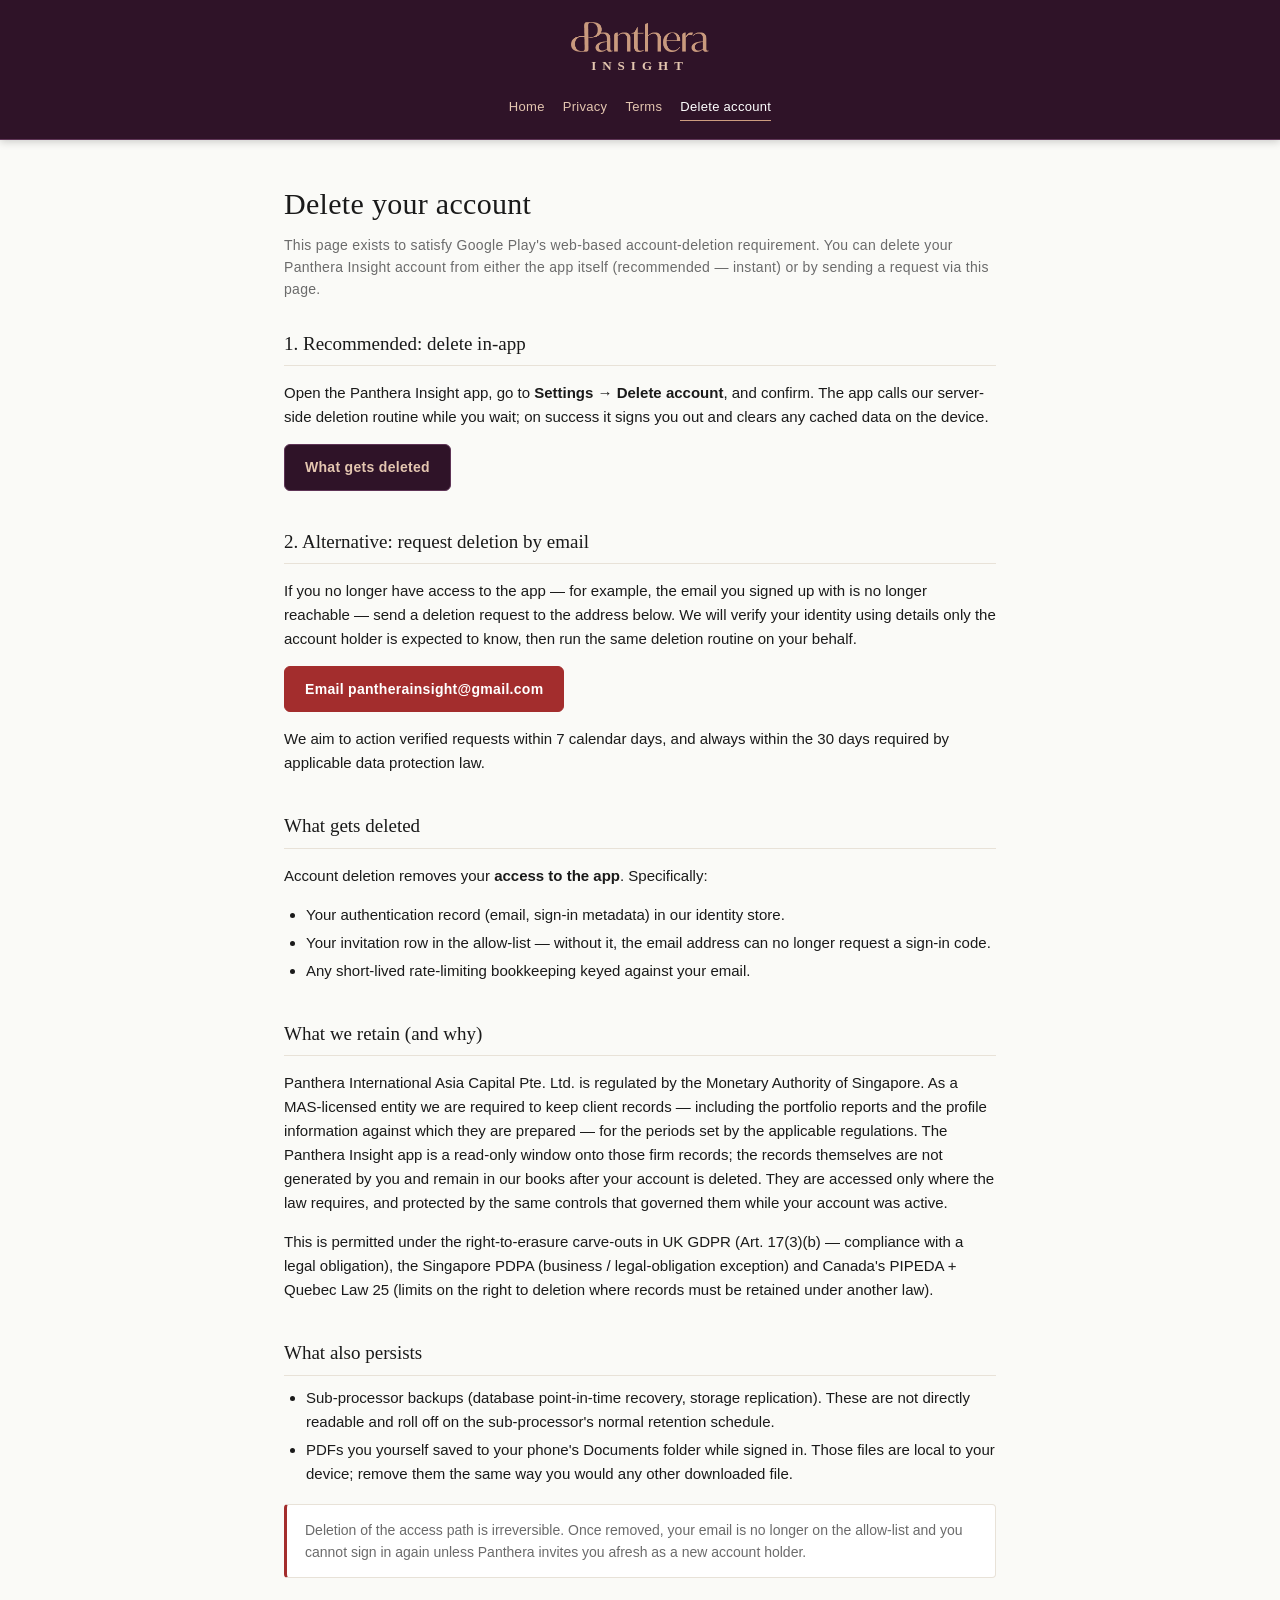
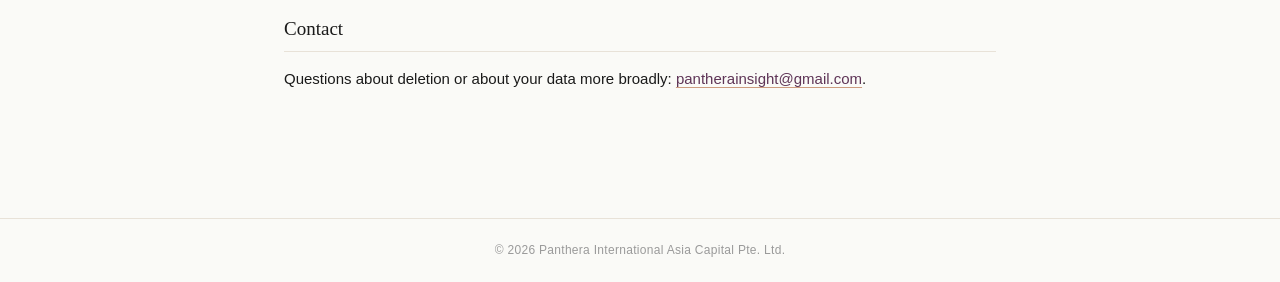
==== delete-account.html @ 2f25b0ae "Init application legal information, terms and conditions for Panthera Insight." ====
<!DOCTYPE html>
<html lang="en">
<head>
  <meta charset="utf-8" />
  <meta name="viewport" content="width=device-width, initial-scale=1" />
  <title>Delete your account — Panthera Insight</title>
  <link rel="stylesheet" href="style.css" />
</head>
<body>
  <header class="site">
    <div class="inner">
      <div class="brand">
        <img class="wordmark"
             src="assets/panthera-wordmark-gold.png"
             alt="Panthera">
        <div class="submark">INSIGHT</div>
      </div>
      <nav>
        <a href="index.html">Home</a>
        <a href="privacy.html">Privacy</a>
        <a href="terms.html">Terms</a>
        <a href="delete-account.html" aria-current="page">Delete account</a>
      </nav>
    </div>
  </header>
  <main>
    <h1>Delete your account</h1>
    <p class="lede">
      This page exists to satisfy Google Play's web-based
      account-deletion requirement. You can delete your
      Panthera Insight account from either the app itself (recommended —
      instant) or by sending a request via this page.
    </p>

    <h2>1. Recommended: delete in-app</h2>
    <p>
      Open the Panthera Insight app, go to
      <strong>Settings &rarr; Delete account</strong>, and confirm. The
      app calls our server-side deletion routine while you wait; on
      success it signs you out and clears any cached data on the
      device.
    </p>
    <p>
      <a class="button" href="#in-app-help">What gets deleted</a>
    </p>

    <h2>2. Alternative: request deletion by email</h2>
    <p>
      If you no longer have access to the app — for example, the email
      you signed up with is no longer reachable — send a deletion
      request to the address below. We will verify your identity using
      details only the account holder is expected to know, then run
      the same deletion routine on your behalf.
    </p>
    <p>
      <a class="button danger"
         href="mailto:pantherainsight@gmail.com?subject=Account%20deletion%20request">
        Email pantherainsight@gmail.com
      </a>
    </p>
    <p>
      We aim to action verified requests within 7 calendar days, and
      always within the 30 days required by applicable data
      protection law.
    </p>

    <h2 id="in-app-help">What gets deleted</h2>
    <p>
      Account deletion removes your <strong>access to the app</strong>.
      Specifically:
    </p>
    <ul>
      <li>Your authentication record (email, sign-in metadata) in our
        identity store.</li>
      <li>Your invitation row in the allow-list — without it, the
        email address can no longer request a sign-in code.</li>
      <li>Any short-lived rate-limiting bookkeeping keyed against
        your email.</li>
    </ul>

    <h2>What we retain (and why)</h2>
    <p>
      Panthera International Asia Capital Pte. Ltd. is regulated by
      the Monetary Authority of Singapore. As a MAS-licensed entity we
      are required to keep client records — including the portfolio
      reports and the profile information against which they are
      prepared — for the periods set by the applicable regulations.
      The Panthera Insight app is a read-only window onto those firm records;
      the records themselves are not generated by you and remain in
      our books after your account is deleted. They are accessed only
      where the law requires, and protected by the same controls that
      governed them while your account was active.
    </p>
    <p>
      This is permitted under the right-to-erasure carve-outs in
      UK GDPR (Art. 17(3)(b) — compliance with a legal obligation),
      the Singapore PDPA (business / legal-obligation exception) and
      Canada's PIPEDA + Quebec Law 25 (limits on the right to
      deletion where records must be retained under another law).
    </p>

    <h2>What also persists</h2>
    <ul>
      <li>Sub-processor backups (database point-in-time recovery,
        storage replication). These are not directly readable and
        roll off on the sub-processor's normal retention schedule.</li>
      <li>PDFs you yourself saved to your phone's Documents folder
        while signed in. Those files are local to your device; remove
        them the same way you would any other downloaded file.</li>
    </ul>

    <div class="callout danger">
      Deletion of the access path is irreversible. Once removed, your
      email is no longer on the allow-list and you cannot sign in
      again unless Panthera invites you afresh as a new account
      holder.
    </div>

    <h2>Contact</h2>
    <p>
      Questions about deletion or about your data more broadly:
      <a href="mailto:pantherainsight@gmail.com">pantherainsight@gmail.com</a>.
    </p>
  </main>
  <footer class="site">
    &copy; 2026 Panthera International Asia Capital Pte. Ltd.
  </footer>
</body>
</html>
---- style.css ----
/* Panthera Insight — public legal site.
   Palette matches lib/core/theme/app_theme.dart:
     pantheraDeepPurple  rgb(47,  19,  40)
     pantheraMidPurple   rgb(94,  52,  86)
     pantheraGold        rgb(205, 156, 127)
     pantheraAqua        rgb(54,  182, 195)   — unused on legal pages.
*/

:root {
  --deep:        #2F1328;
  --mid:         #5E3456;
  --gold:        #CD9C7F;
  --gold-soft:   #E4C6B0;

  --bg:          #FAFAF7;
  --surface:     #FFFFFF;
  --surface-2:   #F4F2EE;
  --border:      #E8E2D8;

  --text:        #1A1A1A;
  --muted:       #6B6B6B;
  --tertiary:    #9A9A9A;

  --danger:      #A32D2D;
  --max-width:   760px;

  --font-serif:  Didot, "Bodoni 72", "Playfair Display", Georgia, serif;
  --font-sans:   -apple-system, BlinkMacSystemFont, "Segoe UI", Roboto,
                 "Helvetica Neue", Arial, sans-serif;
}

@media (prefers-color-scheme: dark) {
  :root {
    --bg:        #1A0E18;
    --surface:   #261621;
    --surface-2: #2F1B29;
    --border:    #3D2435;
    --text:      #F3EEE8;
    --muted:     #C7BBB1;
    --tertiary:  #8E8278;
  }
}

* { box-sizing: border-box; }

html, body { margin: 0; padding: 0; }

body {
  background: var(--bg);
  color: var(--text);
  font-family: var(--font-sans);
  font-size: 15px;
  line-height: 1.6;
  -webkit-font-smoothing: antialiased;
}

/* ─────────────────────── Header ─────────────────────── */

header.site {
  background: var(--deep);
  color: var(--gold);
  border-bottom: 1px solid var(--mid);
  padding: 22px 24px 18px;
  /* Pinned: stays in view while the main content scrolls under it.
     z-index keeps the header above any positioned children of
     `main`. The drop-shadow appears only once content has scrolled
     past, so the header looks flat at the top of the page. */
  position: sticky;
  top: 0;
  z-index: 10;
  box-shadow: 0 2px 8px rgba(0, 0, 0, 0.18);
}

header.site .inner {
  max-width: var(--max-width);
  margin: 0 auto;
  display: flex;
  flex-direction: column;
  align-items: center;
  gap: 8px;
}

header.site .brand {
  text-align: center;
}

header.site h1 {
  font-family: var(--font-serif);
  font-weight: 500;
  font-size: 28px;
  letter-spacing: 0.5px;
  margin: 0;
  color: var(--gold);
}

header.site .wordmark {
  display: block;
  height: 30px;
  width: auto;
  /* The PNG ships at full resolution; constrain by height so the
     wordmark scales gracefully across devices without pixelating
     on retina. */
}

header.site .submark {
  font-family: var(--font-serif);
  font-weight: 600;
  font-size: 13px;
  letter-spacing: 6px;
  color: var(--gold-soft);
  margin-top: 4px;
}

header.site nav {
  margin-top: 12px;
  display: flex;
  gap: 18px;
  flex-wrap: wrap;
  justify-content: center;
}

header.site nav a {
  color: var(--gold-soft);
  text-decoration: none;
  font-size: 13px;
  letter-spacing: 0.3px;
  transition: color 120ms ease;
}

header.site nav a:hover { color: #fff; }
header.site nav a[aria-current="page"] {
  color: #fff;
  border-bottom: 1px solid var(--gold);
  padding-bottom: 2px;
}

/* ─────────────────────── Main ─────────────────────── */

main {
  max-width: var(--max-width);
  margin: 0 auto;
  padding: 40px 24px 64px;
}

main h1 {
  font-family: var(--font-serif);
  font-weight: 500;
  font-size: 30px;
  letter-spacing: 0.3px;
  margin: 0 0 6px;
  color: var(--text);
}

main p.lede {
  color: var(--muted);
  font-size: 14px;
  letter-spacing: 0.3px;
  margin: 0 0 28px;
}

h2 {
  font-family: var(--font-serif);
  font-weight: 500;
  font-size: 19px;
  margin: 36px 0 10px;
  padding-bottom: 6px;
  border-bottom: 1px solid var(--border);
  color: var(--text);
}

h2:first-of-type { margin-top: 24px; }

h3 {
  font-family: var(--font-sans);
  font-size: 14px;
  font-weight: 700;
  letter-spacing: 0.3px;
  text-transform: uppercase;
  color: var(--muted);
  margin: 22px 0 6px;
}

ul, ol {
  padding-left: 22px;
  margin: 8px 0 14px;
}

li { margin: 4px 0; }

a {
  color: var(--mid);
  text-decoration-color: var(--gold);
  text-underline-offset: 3px;
}
@media (prefers-color-scheme: dark) {
  a { color: var(--gold-soft); }
}

a:hover { color: var(--deep); }
@media (prefers-color-scheme: dark) {
  a:hover { color: #fff; }
}

strong { font-weight: 600; }

code, .mono {
  font-family: ui-monospace, "SF Mono", Menlo, Consolas, monospace;
  font-size: 0.88em;
  background: var(--surface-2);
  padding: 2px 6px;
  border-radius: 4px;
  border: 1px solid var(--border);
}

/* ─────────────────────── Callouts ─────────────────────── */

.callout {
  background: var(--surface);
  border: 1px solid var(--border);
  border-left: 3px solid var(--gold);
  padding: 14px 18px;
  margin: 18px 0;
  border-radius: 4px;
  font-size: 14px;
  color: var(--muted);
}

.callout.danger {
  border-left-color: var(--danger);
}

/* ─────────────────────── Buttons ─────────────────────── */

.button {
  display: inline-block;
  padding: 11px 20px;
  background: var(--deep);
  color: var(--gold-soft);
  text-decoration: none;
  border-radius: 6px;
  font-weight: 600;
  font-size: 14px;
  letter-spacing: 0.3px;
  border: 1px solid var(--mid);
  transition: background 120ms ease, color 120ms ease;
}

.button:hover {
  background: var(--mid);
  color: #fff;
}

.button.danger {
  background: var(--danger);
  border-color: var(--danger);
  color: #fff;
}

.button.danger:hover {
  background: #8a1f1f;
}

/* ─────────────────────── Tables ─────────────────────── */

table {
  width: 100%;
  border-collapse: collapse;
  margin: 14px 0 20px;
  font-size: 14px;
}

th, td {
  padding: 8px 10px;
  text-align: left;
  border-bottom: 1px solid var(--border);
  vertical-align: top;
}

th {
  font-weight: 600;
  color: var(--muted);
  background: var(--surface-2);
}

/* ─────────────────────── Footer ─────────────────────── */

footer.site {
  border-top: 1px solid var(--border);
  margin-top: 48px;
  padding: 22px 24px;
  font-size: 12px;
  color: var(--tertiary);
  text-align: center;
  letter-spacing: 0.3px;
}

footer.site strong {
  color: var(--muted);
  font-weight: 600;
}

/* ─────────────────────── Narrow screens ─────────────────────── */

@media (max-width: 520px) {
  header.site { padding: 16px 16px 12px; }
  header.site h1 { font-size: 24px; }
  header.site .wordmark { height: 26px; }
  header.site .submark { font-size: 12px; letter-spacing: 5px; }
  main { padding: 28px 16px 48px; }
  main h1 { font-size: 26px; }
  h2 { font-size: 17px; }
}
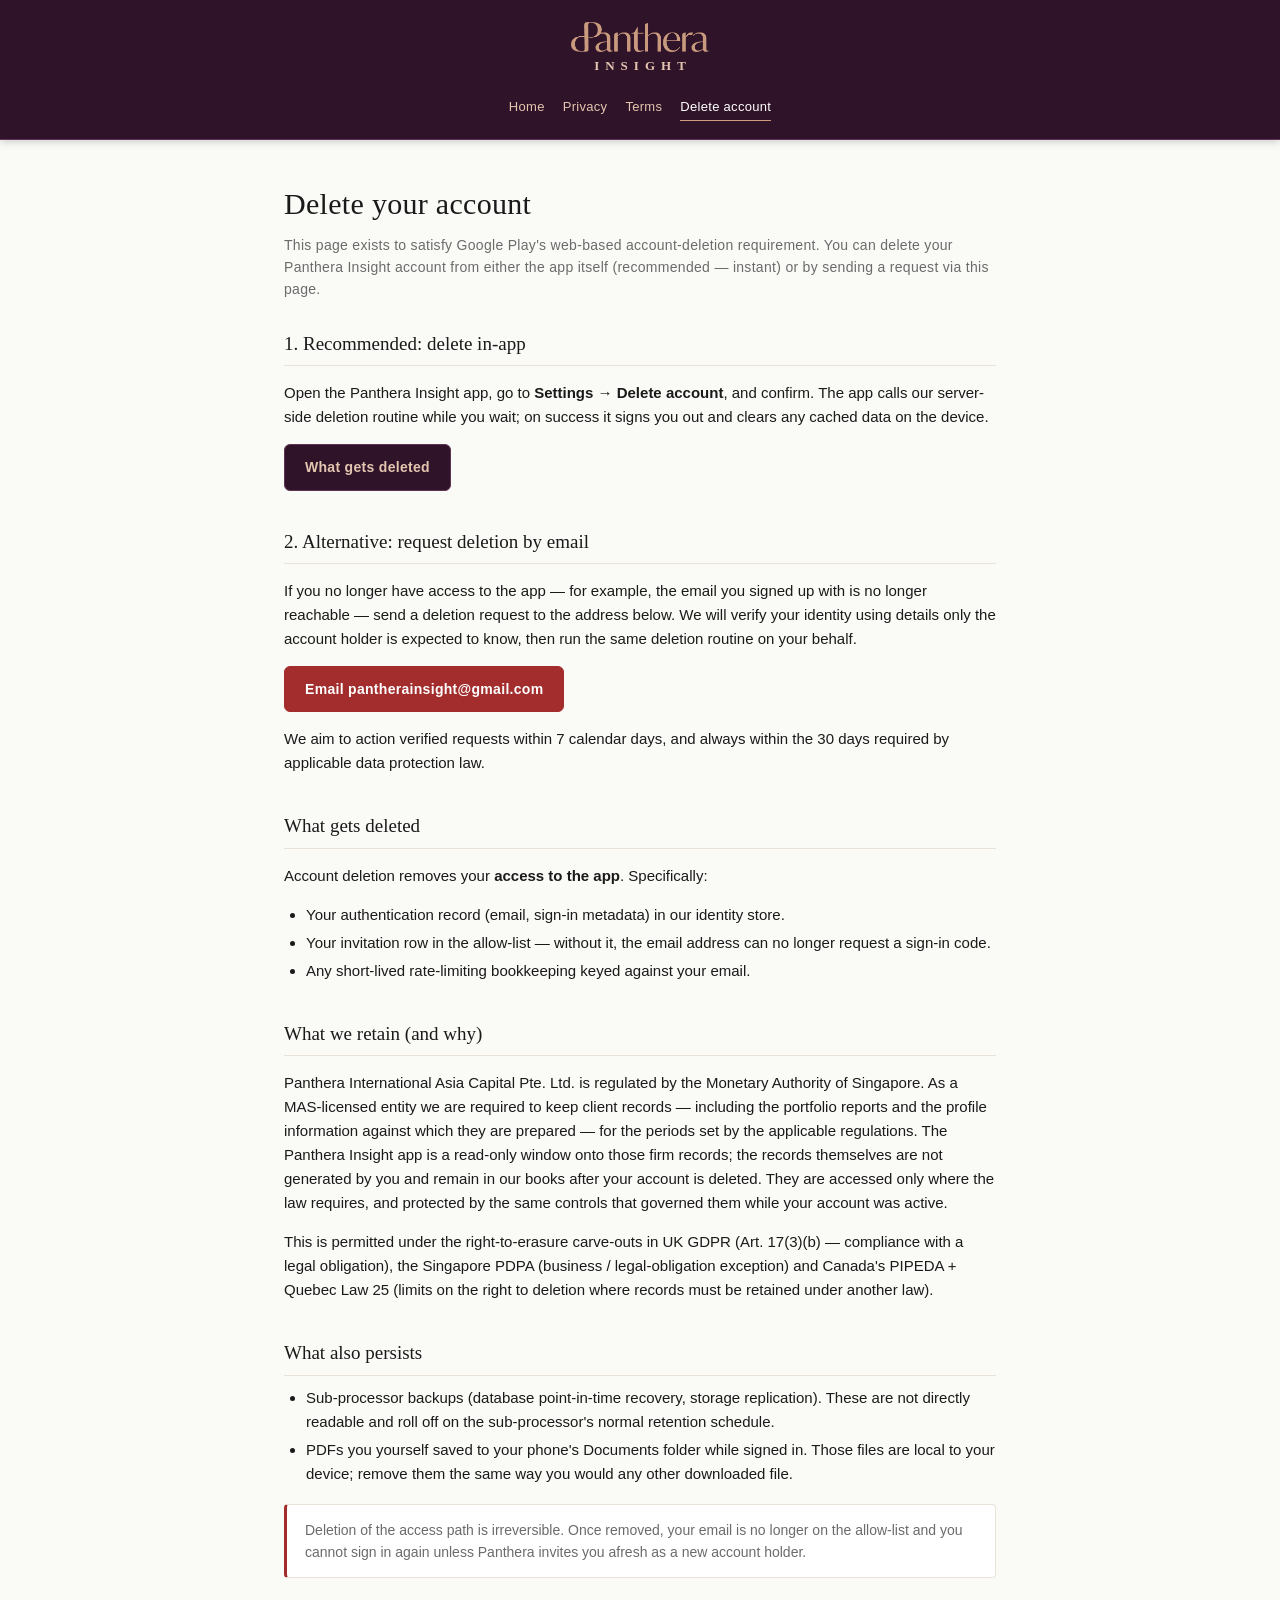
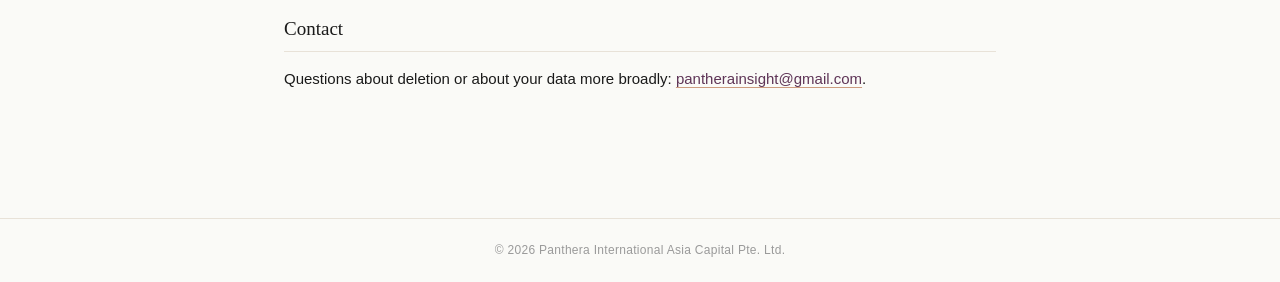
==== commit 2ae533ba: "Update legal sites theme." ====
--- a/delete-account.html
+++ b/delete-account.html
@@ -4,6 +4,7 @@
   <meta charset="utf-8" />
   <meta name="viewport" content="width=device-width, initial-scale=1" />
   <title>Delete your account — Panthera Insight</title>
+  <link rel="icon" type="image/png" href="assets/favicon.png" />
   <link rel="stylesheet" href="style.css" />
 </head>
 <body>
--- a/style.css
+++ b/style.css
@@ -82,6 +82,9 @@
 
 header.site .brand {
   text-align: center;
+  display: flex;
+  flex-direction: column;
+  align-items: center;
 }
 
 header.site h1 {
@@ -95,6 +98,7 @@
 
 header.site .wordmark {
   display: block;
+  margin: 0 auto;
   height: 30px;
   width: auto;
   /* The PNG ships at full resolution; constrain by height so the
@@ -107,6 +111,9 @@
   font-weight: 600;
   font-size: 13px;
   letter-spacing: 6px;
+  /* Trailing letter-spacing pushes the visual center right; pad-left
+     by the same amount so INSIGHT sits true-center under the PNG. */
+  padding-left: 6px;
   color: var(--gold-soft);
   margin-top: 4px;
 }
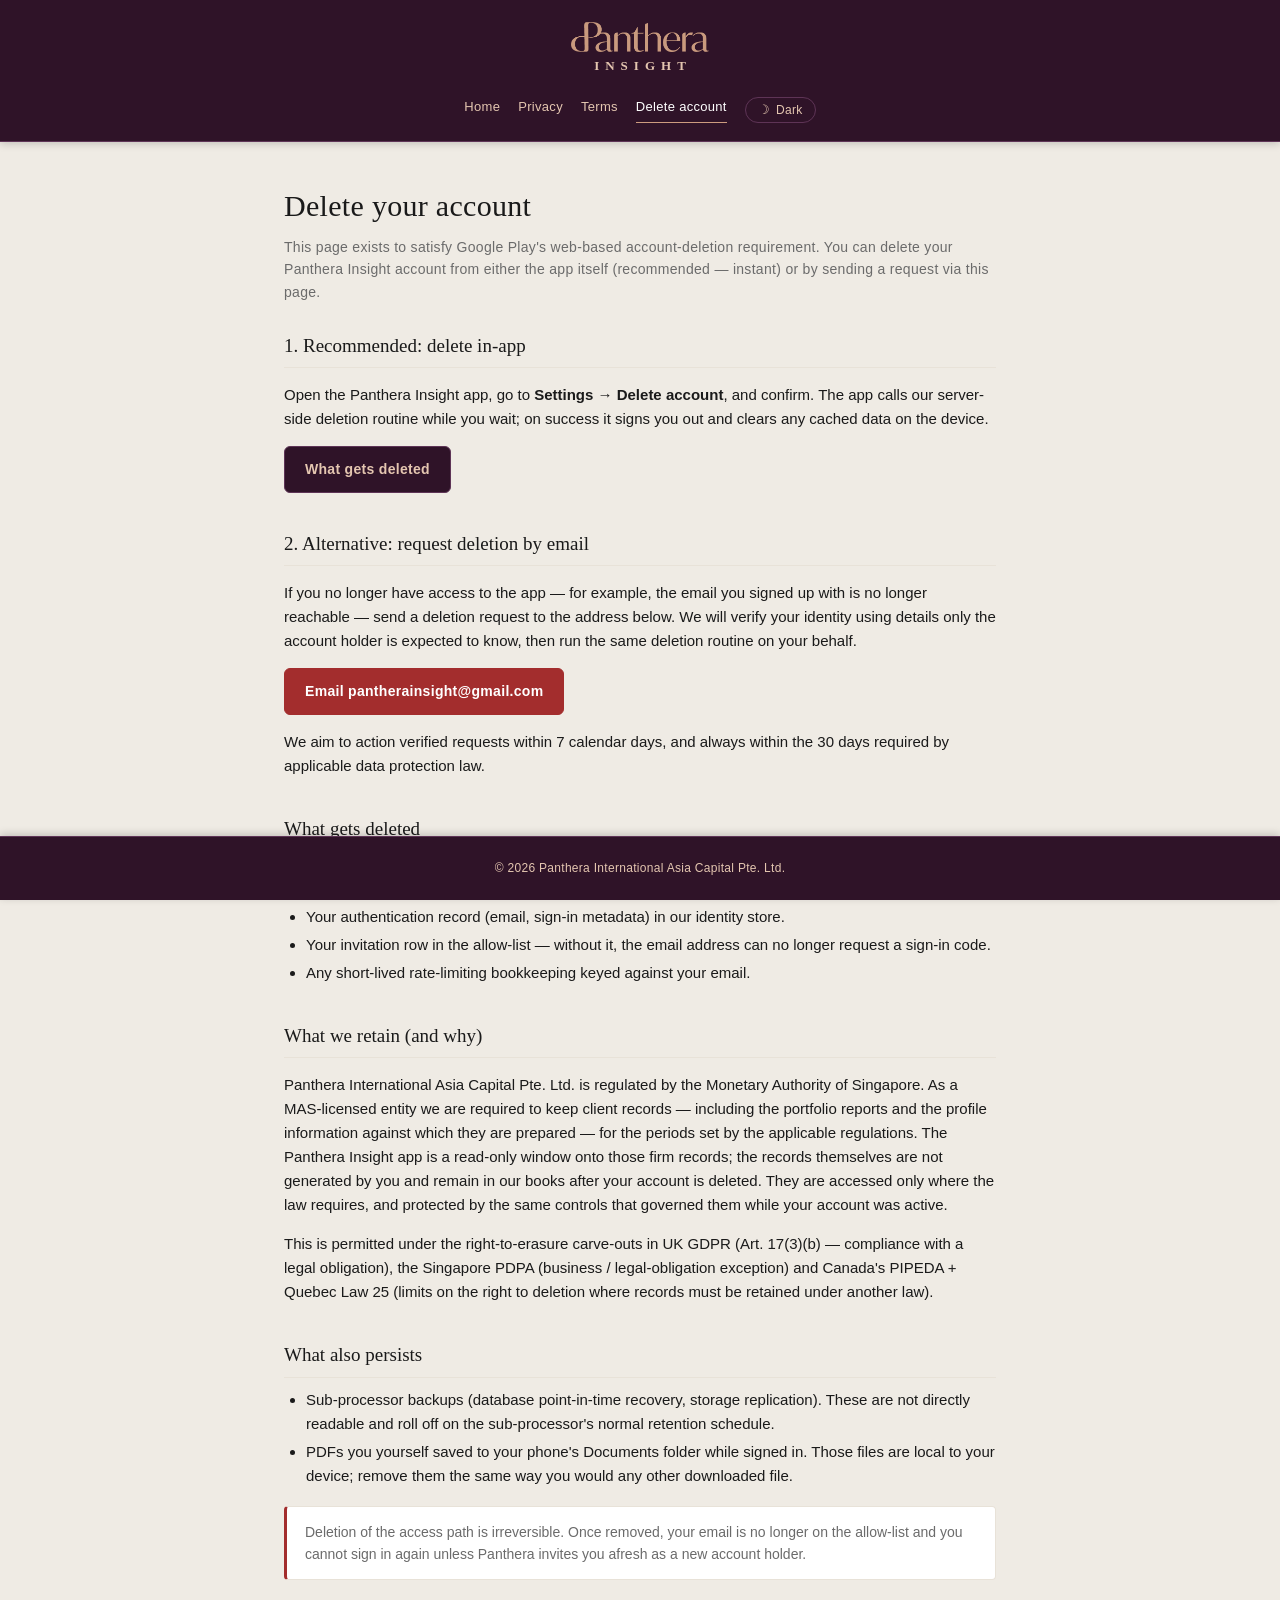
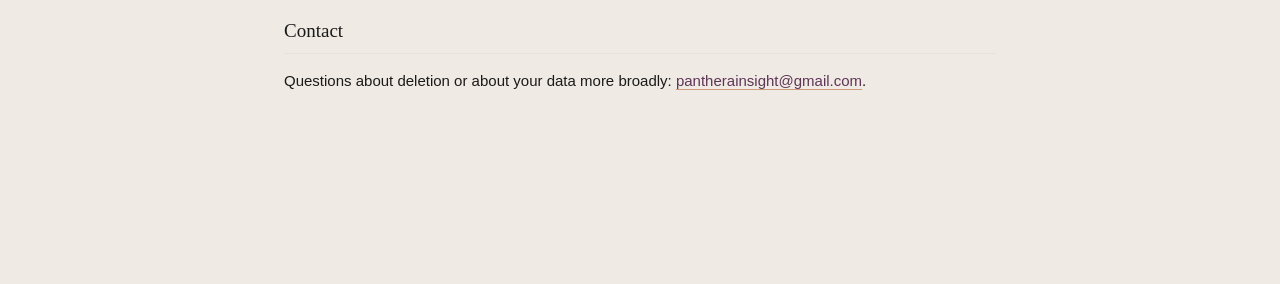
==== commit 3236fd43: "Add switcher for dark and light theme." ====
--- a/delete-account.html
+++ b/delete-account.html
@@ -6,6 +6,22 @@
   <title>Delete your account — Panthera Insight</title>
   <link rel="icon" type="image/png" href="assets/favicon.png" />
   <link rel="stylesheet" href="style.css" />
+  <!-- Resolve the theme before first paint to avoid a flash of the
+       wrong palette. Mirrors the logic in theme.js (kept inline and
+       dependency-free so it runs synchronously during head parse). -->
+  <script>
+    (function () {
+      try {
+        var c = localStorage.getItem("panthera-theme");
+        var t = c === "light" || c === "dark" ? c
+          : (window.matchMedia &&
+             window.matchMedia("(prefers-color-scheme: dark)").matches
+               ? "dark" : "light");
+        document.documentElement.setAttribute("data-theme", t);
+      } catch (e) {}
+    })();
+  </script>
+  <script defer src="theme.js"></script>
 </head>
 <body>
   <header class="site">
@@ -21,6 +37,11 @@
         <a href="privacy.html">Privacy</a>
         <a href="terms.html">Terms</a>
         <a href="delete-account.html" aria-current="page">Delete account</a>
+        <button type="button" class="theme-toggle"
+                aria-label="Switch between light and dark theme">
+          <span class="when-light"><span class="icon" aria-hidden="true">&#9789;</span>Dark</span>
+          <span class="when-dark"><span class="icon" aria-hidden="true">&#9728;</span>Light</span>
+        </button>
       </nav>
     </div>
   </header>
--- a/style.css
+++ b/style.css
@@ -12,7 +12,7 @@
   --gold:        #CD9C7F;
   --gold-soft:   #E4C6B0;
 
-  --bg:          #FAFAF7;
+  --bg:          #EFEBE4;
   --surface:     #FFFFFF;
   --surface-2:   #F4F2EE;
   --border:      #E8E2D8;
@@ -24,13 +24,35 @@
   --danger:      #A32D2D;
   --max-width:   760px;
 
+  --link:        var(--mid);
+  --link-hover:  var(--deep);
+
   --font-serif:  Didot, "Bodoni 72", "Playfair Display", Georgia, serif;
   --font-sans:   -apple-system, BlinkMacSystemFont, "Segoe UI", Roboto,
                  "Helvetica Neue", Arial, sans-serif;
 }
 
+/* Dark palette. The same token overrides are applied in two cases:
+   (1) the visitor has explicitly chosen dark via the header toggle
+       (`data-theme="dark"` set on <html> by theme.js), and
+   (2) no explicit choice is stored and the OS prefers dark. The
+       early-apply script in each page resolves the active theme and
+       writes data-theme before paint, so the media query below is a
+       no-JS fallback only — hence the :not([data-theme]) guard. */
+:root[data-theme="dark"] {
+  --bg:        #1A0E18;
+  --surface:   #261621;
+  --surface-2: #2F1B29;
+  --border:    #3D2435;
+  --text:      #F3EEE8;
+  --muted:     #C7BBB1;
+  --tertiary:  #8E8278;
+  --link:      var(--gold-soft);
+  --link-hover:#FFFFFF;
+}
+
 @media (prefers-color-scheme: dark) {
-  :root {
+  :root:not([data-theme]) {
     --bg:        #1A0E18;
     --surface:   #261621;
     --surface-2: #2F1B29;
@@ -38,6 +60,8 @@
     --text:      #F3EEE8;
     --muted:     #C7BBB1;
     --tertiary:  #8E8278;
+    --link:      var(--gold-soft);
+    --link-hover:#FFFFFF;
   }
 }
 
@@ -141,6 +165,57 @@
   padding-bottom: 2px;
 }
 
+/* Theme toggle. Sits in the header alongside the nav links and
+   inherits the gold-on-deep palette so it reads as part of the
+   masthead in both light and dark. The label/icon are swapped by
+   theme.js to reflect the action the button performs. */
+.theme-toggle {
+  display: inline-flex;
+  align-items: center;
+  gap: 6px;
+  background: transparent;
+  color: var(--gold-soft);
+  border: 1px solid var(--mid);
+  border-radius: 999px;
+  padding: 5px 12px;
+  font-family: var(--font-sans);
+  font-size: 12px;
+  letter-spacing: 0.3px;
+  cursor: pointer;
+  transition: color 120ms ease, border-color 120ms ease,
+              background 120ms ease;
+}
+
+.theme-toggle:hover {
+  color: #fff;
+  border-color: var(--gold);
+  background: rgba(255, 255, 255, 0.06);
+}
+
+.theme-toggle .icon {
+  font-size: 13px;
+  line-height: 1;
+}
+
+/* Reveal the label/icon pair matching the active theme; the other is
+   hidden. theme.js sets data-theme on <html>, so this keys off the
+   same source of truth as the palette. Defaults (no data-theme, i.e.
+   no-JS) show the dark-mode affordance under a light OS preference. */
+.theme-toggle .when-dark { display: none; }
+.theme-toggle .when-light { display: inline-flex; align-items: center; gap: 6px; }
+
+:root[data-theme="dark"] .theme-toggle .when-light,
+:root[data-theme="light"] .theme-toggle .when-dark { display: none; }
+:root[data-theme="dark"] .theme-toggle .when-dark { display: inline-flex; align-items: center; gap: 6px; }
+:root[data-theme="light"] .theme-toggle .when-light { display: inline-flex; align-items: center; gap: 6px; }
+
+@media (prefers-color-scheme: dark) {
+  :root:not([data-theme]) .theme-toggle .when-light { display: none; }
+  :root:not([data-theme]) .theme-toggle .when-dark {
+    display: inline-flex; align-items: center; gap: 6px;
+  }
+}
+
 /* ─────────────────────── Main ─────────────────────── */
 
 main {
@@ -195,18 +270,12 @@
 li { margin: 4px 0; }
 
 a {
-  color: var(--mid);
+  color: var(--link);
   text-decoration-color: var(--gold);
   text-underline-offset: 3px;
 }
-@media (prefers-color-scheme: dark) {
-  a { color: var(--gold-soft); }
-}
-
-a:hover { color: var(--deep); }
-@media (prefers-color-scheme: dark) {
-  a:hover { color: #fff; }
-}
+
+a:hover { color: var(--link-hover); }
 
 strong { font-weight: 600; }
 
@@ -292,17 +361,27 @@
 /* ─────────────────────── Footer ─────────────────────── */
 
 footer.site {
-  border-top: 1px solid var(--border);
+  /* Mirror the masthead: deep-purple ground with gold text so the
+     page is bookended by the same Panthera palette in both themes. */
+  background: var(--deep);
+  border-top: 1px solid var(--mid);
   margin-top: 48px;
   padding: 22px 24px;
   font-size: 12px;
-  color: var(--tertiary);
+  color: var(--gold-soft);
   text-align: center;
   letter-spacing: 0.3px;
+  /* Pinned to the bottom of the viewport, mirroring the sticky
+     header. The upward shadow lifts it off the content scrolling
+     beneath; it settles flush once the page is scrolled to the end. */
+  position: sticky;
+  bottom: 0;
+  z-index: 10;
+  box-shadow: 0 -2px 8px rgba(0, 0, 0, 0.18);
 }
 
 footer.site strong {
-  color: var(--muted);
+  color: var(--gold);
   font-weight: 600;
 }
 
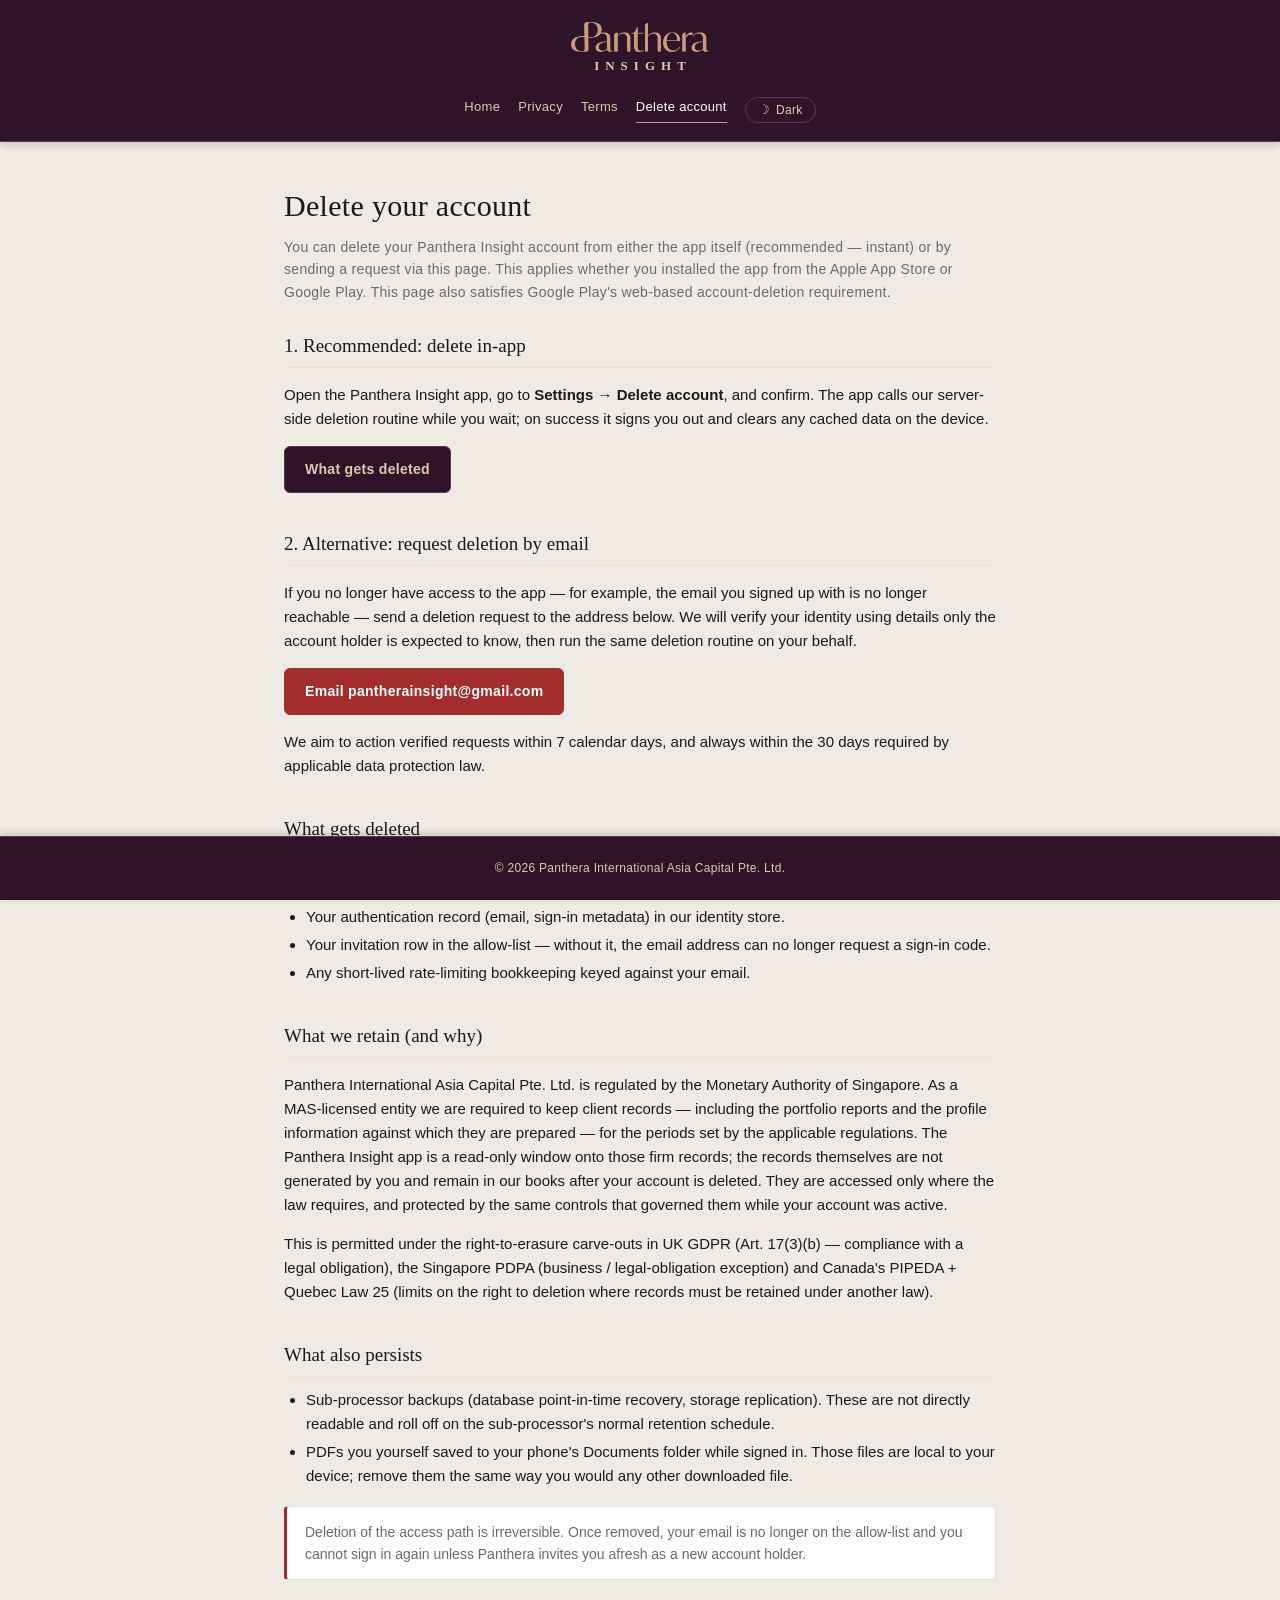
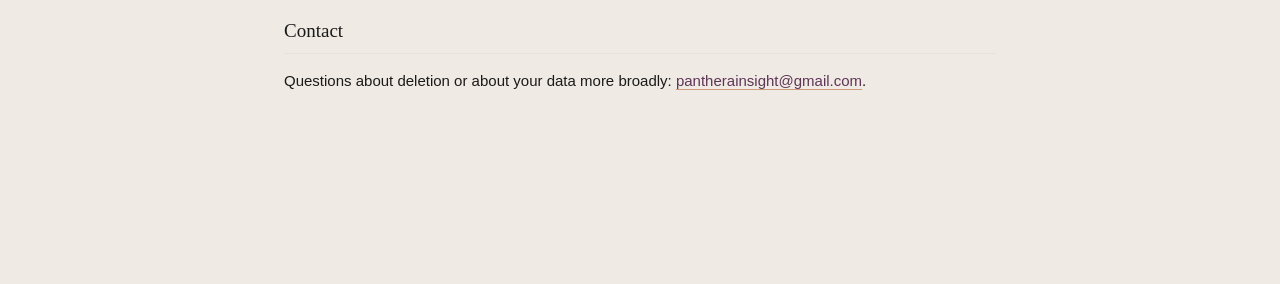
==== commit cd592424: "Update delete account terms." ====
--- a/delete-account.html
+++ b/delete-account.html
@@ -48,10 +48,11 @@
   <main>
     <h1>Delete your account</h1>
     <p class="lede">
-      This page exists to satisfy Google Play's web-based
-      account-deletion requirement. You can delete your
-      Panthera Insight account from either the app itself (recommended —
-      instant) or by sending a request via this page.
+      You can delete your Panthera Insight account from either the
+      app itself (recommended — instant) or by sending a request via
+      this page. This applies whether you installed the app from the
+      Apple App Store or Google Play. This page also satisfies Google
+      Play's web-based account-deletion requirement.
     </p>
 
     <h2>1. Recommended: delete in-app</h2>
--- a/style.css
+++ b/style.css
@@ -67,6 +67,15 @@
 
 * { box-sizing: border-box; }
 
+::selection {
+  background: var(--mid);
+  color: #fff;
+}
+::-moz-selection {
+  background: var(--mid);
+  color: #fff;
+}
+
 html, body { margin: 0; padding: 0; }
 
 body {
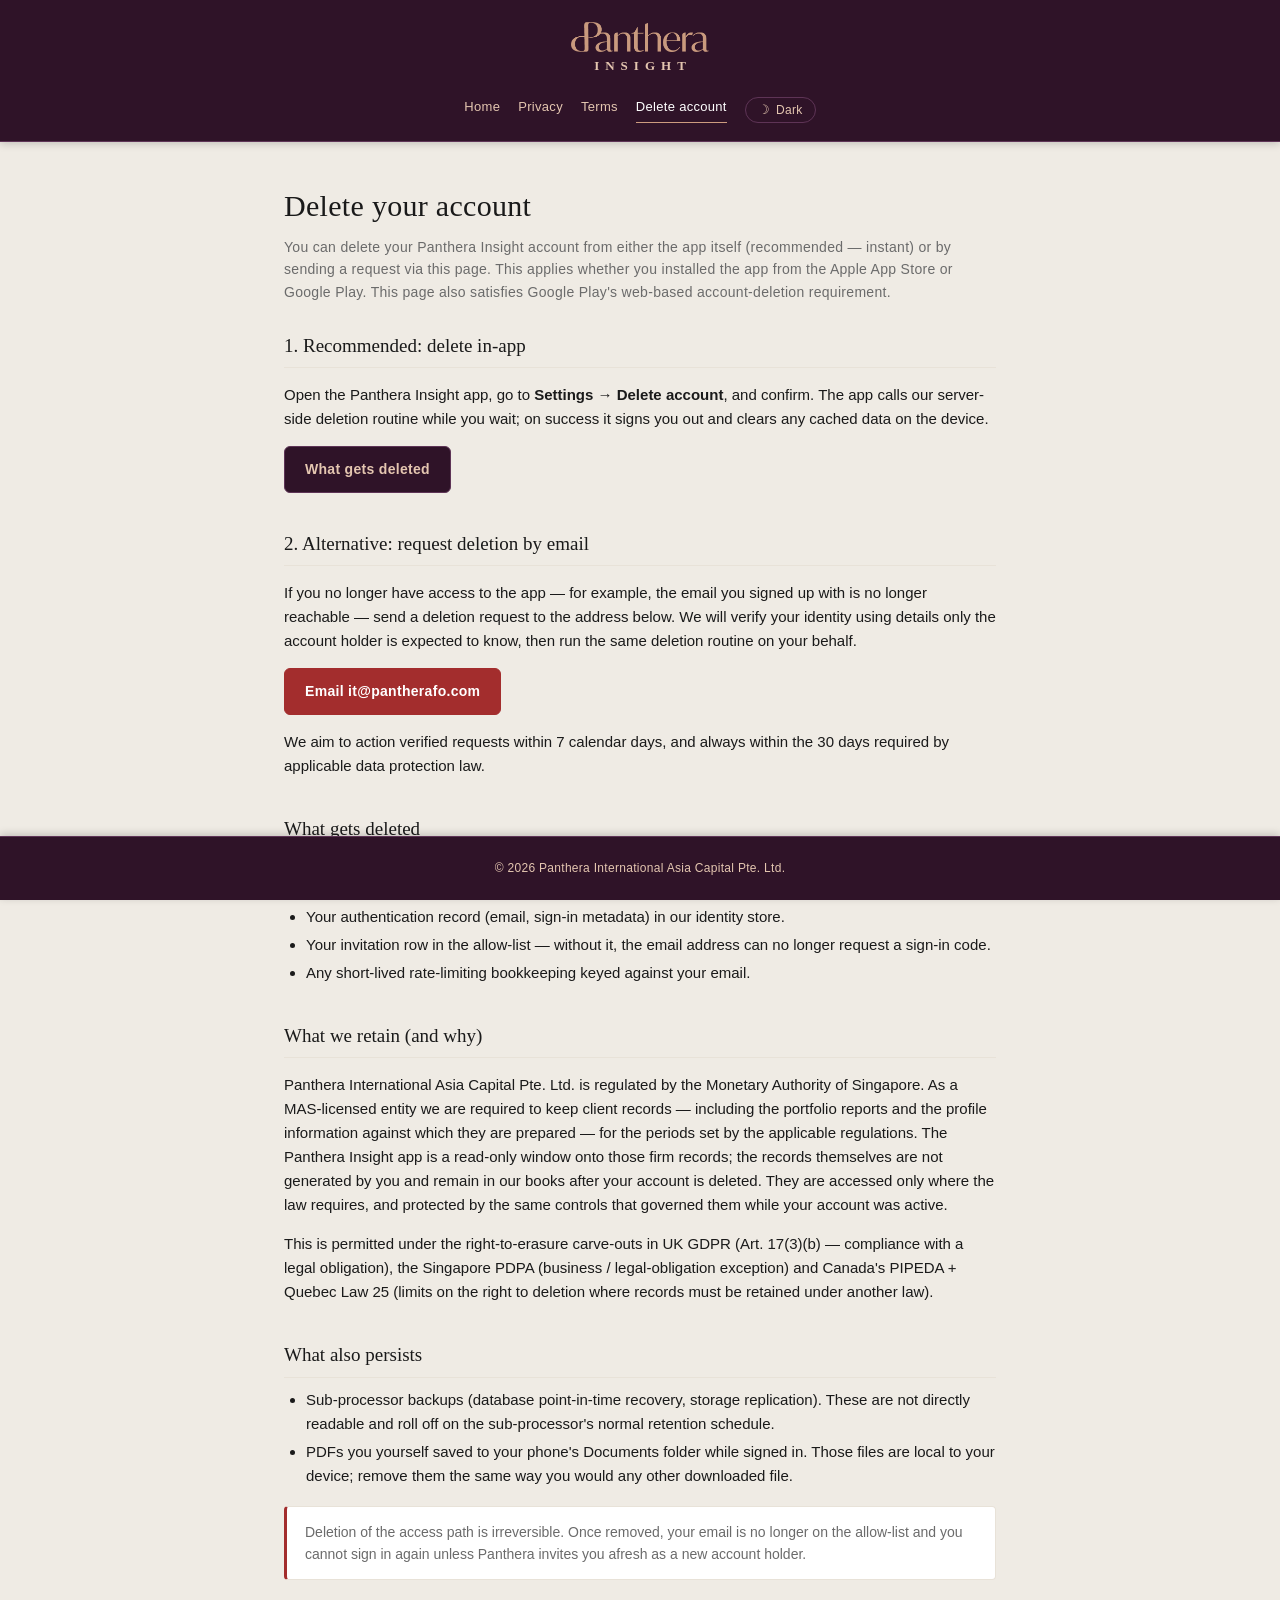
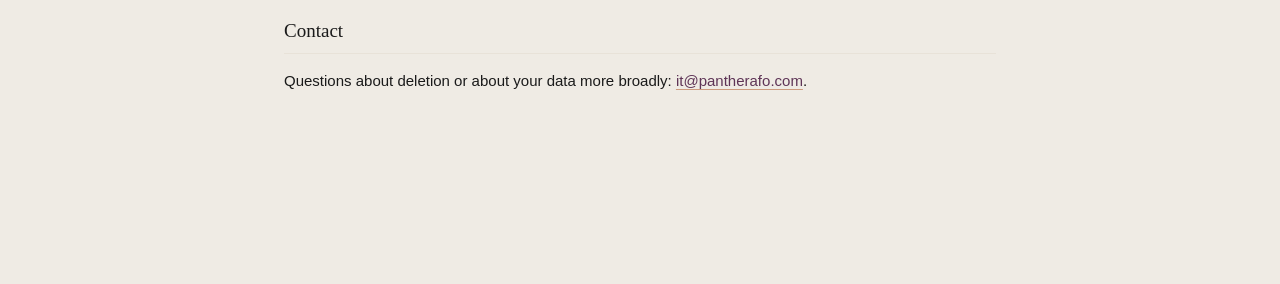
==== commit e1ae10bf: "Update app website." ====
--- a/delete-account.html
+++ b/delete-account.html
@@ -77,8 +77,8 @@
     </p>
     <p>
       <a class="button danger"
-         href="mailto:pantherainsight@gmail.com?subject=Account%20deletion%20request">
-        Email pantherainsight@gmail.com
+         href="mailto:it@pantherafo.com?subject=Account%20deletion%20request">
+        Email it@pantherafo.com
       </a>
     </p>
     <p>
@@ -142,7 +142,7 @@
     <h2>Contact</h2>
     <p>
       Questions about deletion or about your data more broadly:
-      <a href="mailto:pantherainsight@gmail.com">pantherainsight@gmail.com</a>.
+      <a href="mailto:it@pantherafo.com">it@pantherafo.com</a>.
     </p>
   </main>
   <footer class="site">
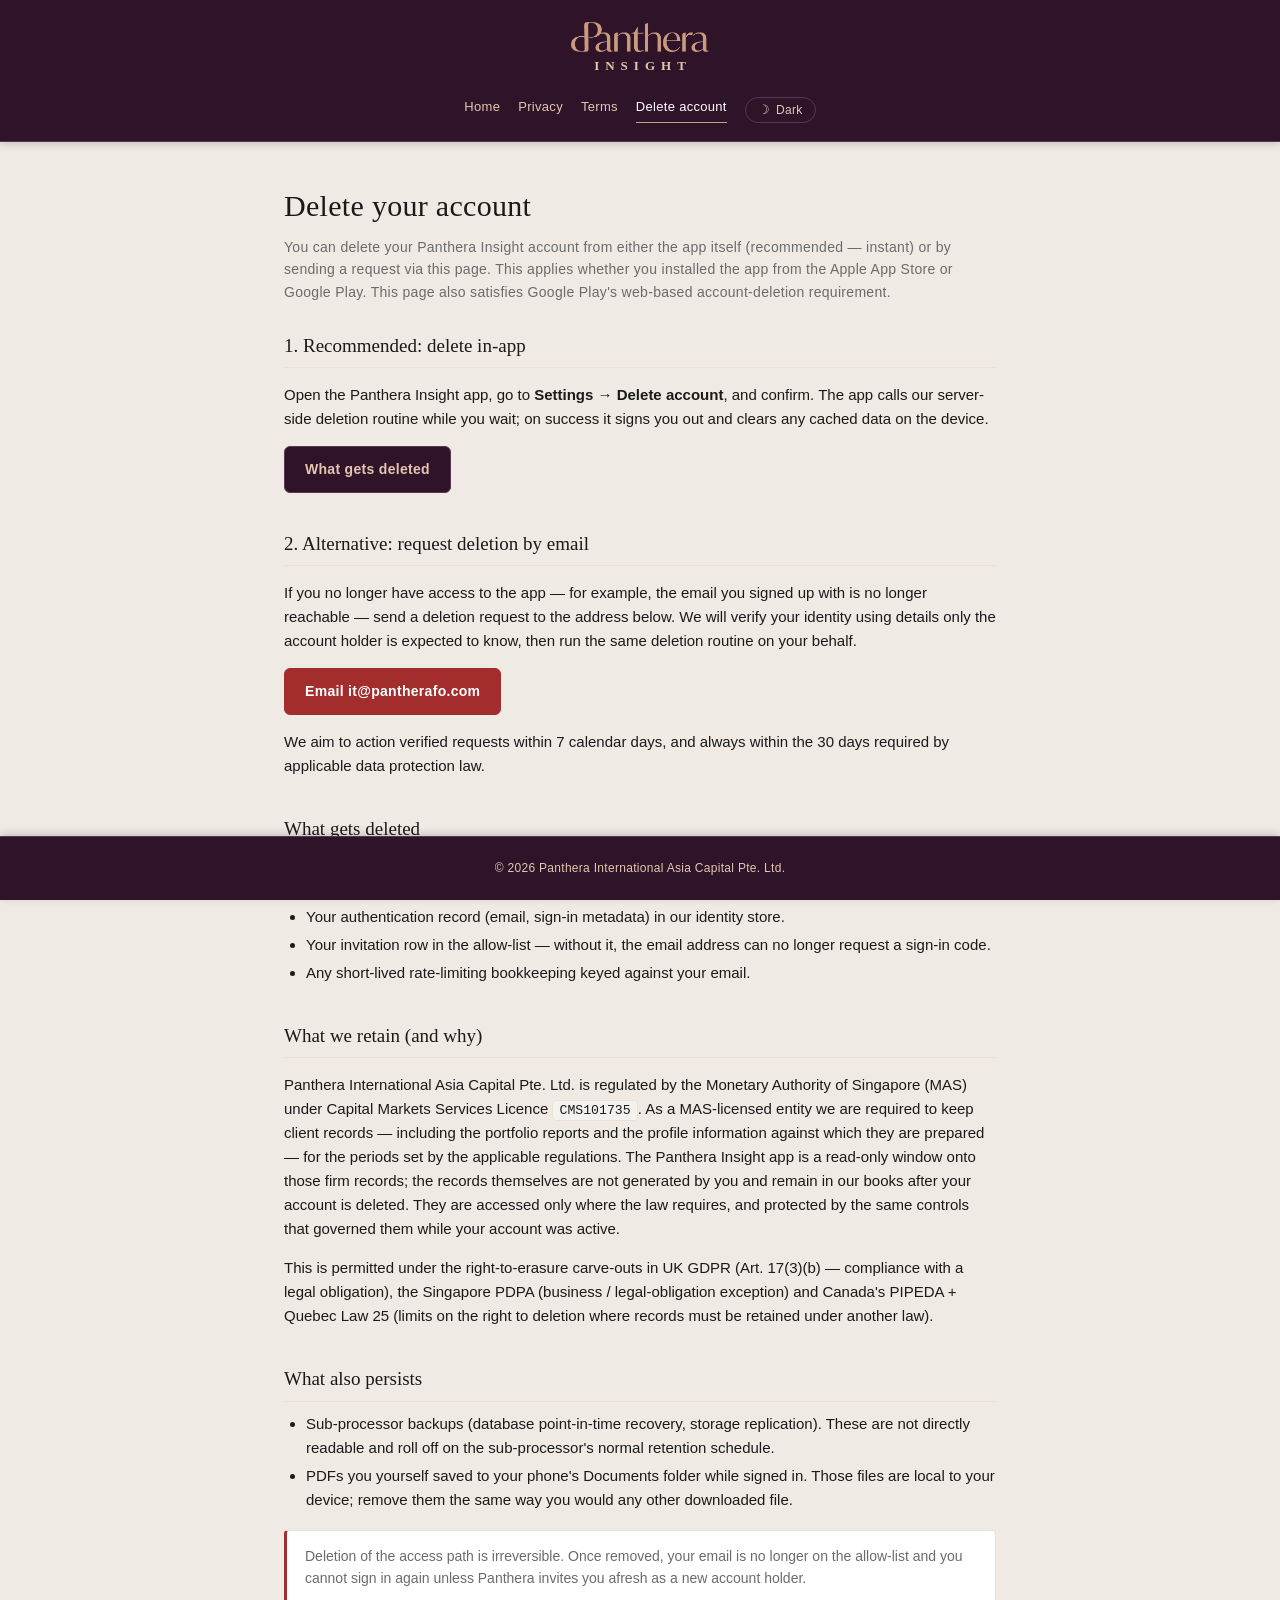
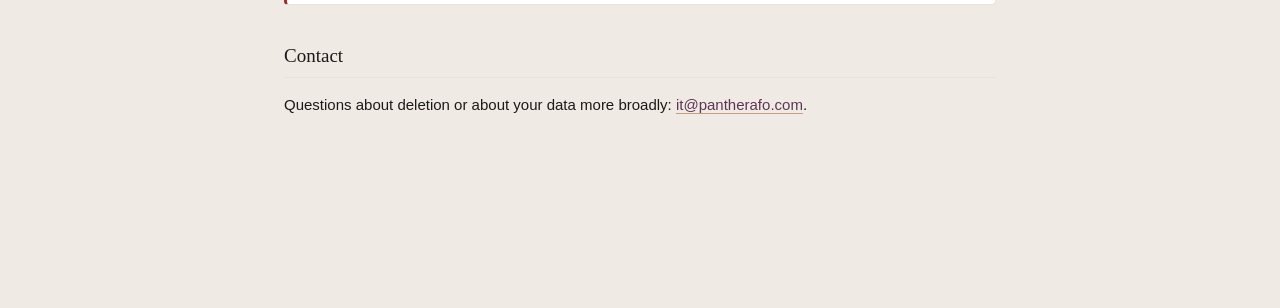
==== commit 5d616167: "Update terms and privacy website." ====
--- a/delete-account.html
+++ b/delete-account.html
@@ -104,7 +104,9 @@
     <h2>What we retain (and why)</h2>
     <p>
       Panthera International Asia Capital Pte. Ltd. is regulated by
-      the Monetary Authority of Singapore. As a MAS-licensed entity we
+      the Monetary Authority of Singapore (MAS) under Capital Markets
+      Services Licence <span class="mono">CMS101735</span>. As a
+      MAS-licensed entity we
       are required to keep client records — including the portfolio
       reports and the profile information against which they are
       prepared — for the periods set by the applicable regulations.
